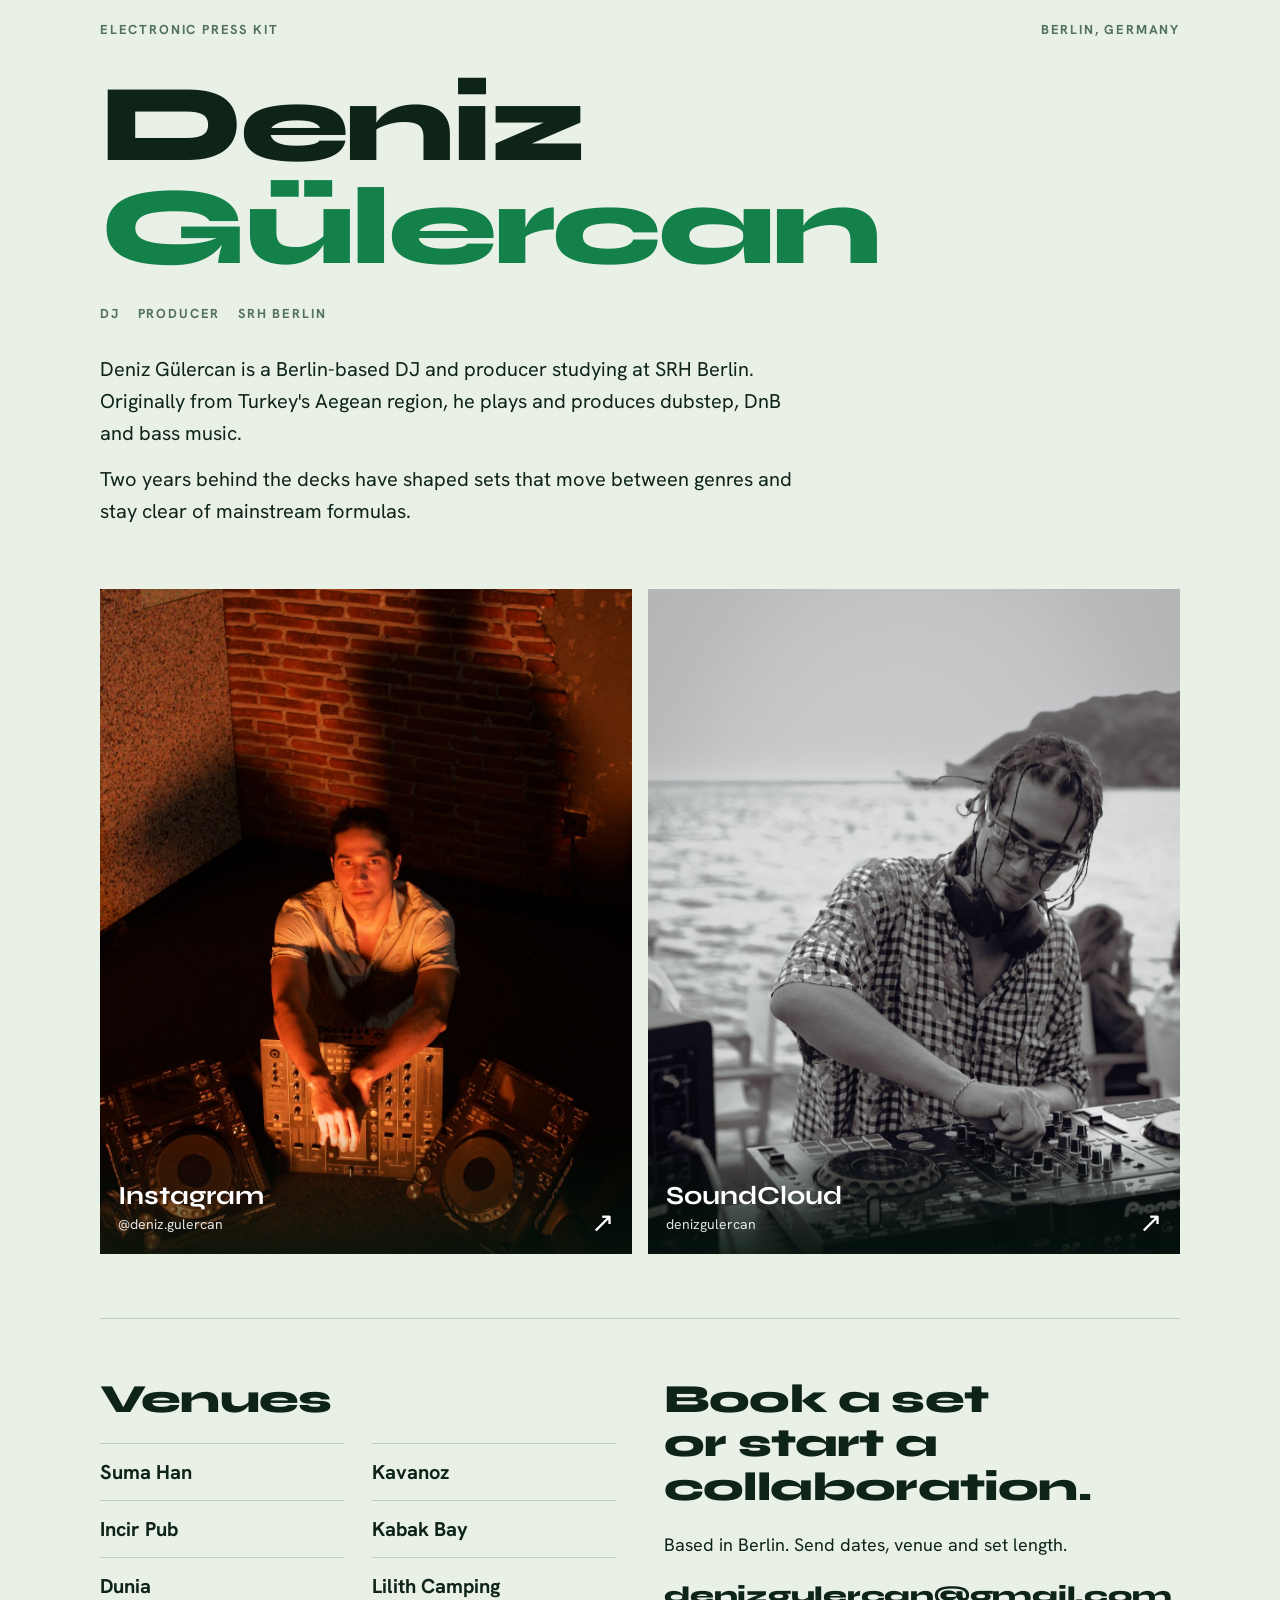
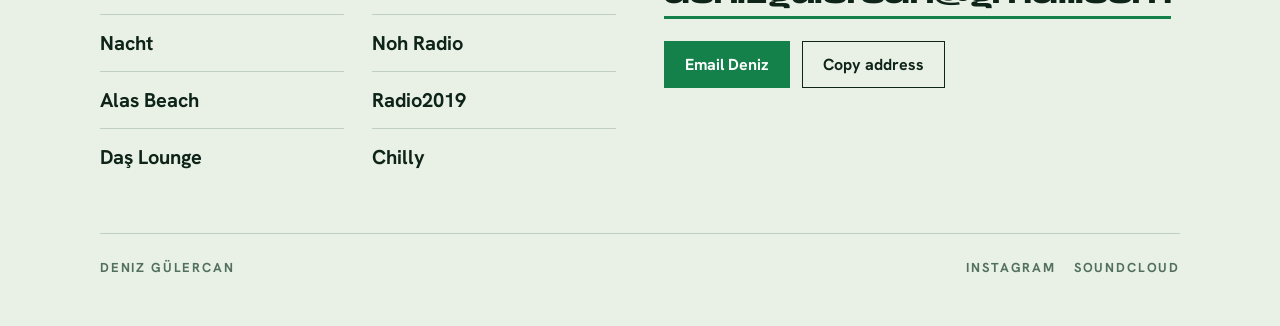
==== epk/index.html @ afda8f6c "Add link page, EPK page and black-and-white profile photo Co-Authored-By: Claude Sonnet 5.5 <noreply" ====
<!DOCTYPE html>
<html lang="en">
<head>
<meta charset="utf-8">
<meta name="viewport" content="width=device-width, initial-scale=1">
<title>Deniz Gülercan EPK</title>
<link rel="preconnect" href="https://fonts.googleapis.com">
<link rel="preconnect" href="https://fonts.gstatic.com" crossorigin>
<link href="https://fonts.googleapis.com/css2?family=Syne:wght@600;800&family=Hanken+Grotesk:wght@400;500;700&display=swap" rel="stylesheet">
<style>
:root {
  /* layout: photo-led. Text beside a tall portrait, one wide banner photo, then venues and booking; greens throughout */
  --bg: #e9f0e6;
  --ink: #0e2418;
  --muted: #527060;
  --rule: #bfd0c3;
  --accent: #14804a;
  --accent-ink: #ffffff;
  --display: "Syne", "Helvetica Neue", Arial, sans-serif;
  --body: "Hanken Grotesk", "Helvetica Neue", Arial, sans-serif;
  color-scheme: light;
}
@media (prefers-color-scheme: dark) {
  :root:not([data-theme="light"]) {
    --bg: #0c1a12; --ink: #e6f2e9; --muted: #8fae9b; --rule: #25402f; --accent: #4fd68b; --accent-ink: #0c1a12;
    color-scheme: dark;
  }
}
:root[data-theme="dark"] {
  --bg: #0c1a12; --ink: #e6f2e9; --muted: #8fae9b; --rule: #25402f; --accent: #4fd68b; --accent-ink: #0c1a12;
  color-scheme: dark;
}
* { box-sizing: border-box; }
body { margin: 0; background: var(--bg); color: var(--ink); font-family: var(--body); font-size: 18px; line-height: 1.6; }
a { color: inherit; }
a:focus-visible, button:focus-visible { outline: 3px solid var(--accent); outline-offset: 3px; }
.wrap { max-width: 1120px; margin: 0 auto; padding: 0 20px; }
.label { font-size: 13px; font-weight: 700; letter-spacing: .14em; text-transform: uppercase; color: var(--muted); }

.top { display: flex; justify-content: space-between; gap: 12px; padding: 20px 0; }
.top a { text-decoration: none; }
.top a:hover { color: var(--accent); }

.hero { display: grid; grid-template-columns: 1fr; gap: 28px; padding: 12px 0 48px; }
h1 { font-family: var(--display); font-weight: 800; font-size: clamp(48px, 8.6vw, 112px); line-height: .94; letter-spacing: -.03em; margin: 0 0 24px; text-wrap: balance; }
h1 span { display: block; color: var(--accent); }
.roles { display: flex; flex-wrap: wrap; gap: 6px 18px; margin: 0; }
.hero p { max-width: 64ch; margin: 0 0 14px; font-size: 20px; }

.pair { display: grid; grid-template-columns: 1fr 1fr; gap: 16px; margin-bottom: 64px; }
.shot { position: relative; display: block; aspect-ratio: 4 / 5; overflow: hidden; background: #000; color: #fff; text-decoration: none; }
.shot img { width: 100%; height: 100%; object-fit: cover; display: block; transition: transform .5s ease; }
.shot:hover img, .shot:focus-visible img { transform: scale(1.04); }
.cap { position: absolute; left: 0; right: 0; bottom: 0; padding: 48px 18px 18px; background: linear-gradient(to top, rgba(4,20,12,.82), rgba(4,20,12,0)); display: flex; justify-content: space-between; align-items: end; gap: 10px; }
.cap strong { font-family: var(--display); font-size: 26px; line-height: 1.05; }
.cap small { display: block; font-size: 14px; opacity: .88; }
.arrow { font-size: 28px; line-height: 1; }

.info { display: grid; grid-template-columns: 1fr 1fr; gap: 48px; padding: 48px 0; border-top: 1px solid var(--rule); }
h2 { font-family: var(--display); font-weight: 800; font-size: clamp(28px, 4vw, 40px); line-height: 1.1; letter-spacing: -.02em; margin: 10px 0 22px; text-wrap: balance; }
.venues { list-style: none; margin: 0; padding: 0; columns: 2; column-gap: 28px; }
.venues li { break-inside: avoid; padding: 12px 0; border-top: 1px solid var(--rule); font-weight: 700; font-size: 20px; }

.mail { display: inline-block; font-family: var(--display); font-weight: 800; font-size: clamp(15px, 4.4vw, 24px); letter-spacing: -.01em; text-decoration: none; border-bottom: 3px solid var(--accent); white-space: nowrap; }
.mail:hover { color: var(--accent); }
.cta { display: flex; flex-wrap: wrap; align-items: center; gap: 12px; margin-top: 22px; }
.btn { display: inline-flex; padding: 12px 20px; border: 1.5px solid var(--ink); font: 700 16px var(--body); background: transparent; color: var(--ink); text-decoration: none; cursor: pointer; }
.btn:hover { background: var(--ink); color: var(--bg); }
.btn.primary { background: var(--accent); border-color: var(--accent); color: var(--accent-ink); }
.btn.primary:hover { filter: brightness(1.08); }
.status { color: var(--muted); font-size: 15px; min-height: 1.4em; }

footer { display: flex; justify-content: space-between; flex-wrap: wrap; gap: 12px; padding: 24px 0 48px; border-top: 1px solid var(--rule); }
footer a { text-decoration: none; margin-left: 18px; }
footer a:hover { color: var(--accent); }

@media (max-width: 820px) {
  .pair { grid-template-columns: 1fr; }
  .info { grid-template-columns: 1fr; gap: 36px; }
}
@media (max-width: 420px) { .venues { columns: 1; } }
@media (prefers-reduced-motion: reduce) { .shot img { transition: none; } }
</style>
</head>
<body>
<div class="wrap">
  <div class="top label"><span>Electronic Press Kit</span><span>Berlin, Germany</span></div>

  <section class="hero">
    <div>
      <h1>Deniz <span>Gülercan</span></h1>
      <div class="roles label"><span>DJ</span><span>Producer</span><span>SRH Berlin</span></div>
    </div>
    <div>
      <p>Deniz Gülercan is a Berlin-based DJ and producer studying at SRH Berlin. Originally from Turkey's Aegean region, he plays and produces dubstep, DnB and bass music.</p>
      <p>Two years behind the decks have shaped sets that move between genres and stay clear of mainstream formulas.</p>
    </div>
  </section>

  <section class="pair" aria-label="Instagram and SoundCloud">
    <a class="shot" href="https://www.instagram.com/deniz.gulercan/" target="_blank" rel="noopener">
      <img src="img/hero.jpg" alt="Deniz Gülercan seated between two CDJs and a mixer, lit in orange" width="1200" height="1800">
      <span class="cap"><span><strong>Instagram</strong><small>@deniz.gulercan</small></span><span class="arrow" aria-hidden="true">↗</span></span>
    </a>
    <a class="shot" href="https://soundcloud.com/denizgulercan" target="_blank" rel="noopener">
      <img src="img/bw.jpg" alt="Deniz in sunglasses mixing on a Pioneer DJ controller by the sea, black and white" width="1200" height="1800">
      <span class="cap"><span><strong>SoundCloud</strong><small>denizgulercan</small></span><span class="arrow" aria-hidden="true">↗</span></span>
    </a>
  </section>

  <section class="info">
    <div>
      <h2>Venues</h2>
      <ul class="venues">
        <li>Suma Han</li>
        <li>Incir Pub</li>
        <li>Dunia</li>
        <li>Nacht</li>
        <li>Alas Beach</li>
        <li>Daş Lounge</li>
        <li>Kavanoz</li>
        <li>Kabak Bay</li>
        <li>Lilith Camping</li>
        <li>Noh Radio</li>
        <li>Radio2019</li>
        <li>Chilly</li>
      </ul>
    </div>
    <div id="booking">
      <h2>Book a set or start a collaboration.</h2>
      <p>Based in Berlin. Send dates, venue and set length.</p>
      <a class="mail" href="mailto:denizgulercan@gmail.com">denizgulercan@gmail.com</a>
      <div class="cta">
        <a class="btn primary" href="mailto:denizgulercan@gmail.com?subject=Booking%20enquiry">Email Deniz</a>
        <button class="btn" type="button" id="copy">Copy address</button>
        <span class="status" id="status" role="status"></span>
      </div>
    </div>
  </section>

  <footer class="label">
    <span>Deniz Gülercan</span>
    <span>
      <a href="https://www.instagram.com/deniz.gulercan/" target="_blank" rel="noopener">Instagram</a><a href="https://soundcloud.com/denizgulercan" target="_blank" rel="noopener">SoundCloud</a>
    </span>
  </footer>
</div>
<script>
document.getElementById('copy').addEventListener('click', function () {
  var s = document.getElementById('status');
  try {
    navigator.clipboard.writeText('denizgulercan@gmail.com').then(
      function () { s.textContent = 'Copied'; },
      function () { s.textContent = 'Copy failed. Select the address above.'; }
    );
  } catch (e) { s.textContent = 'Copy failed. Select the address above.'; }
});
</script>
</body>
</html>
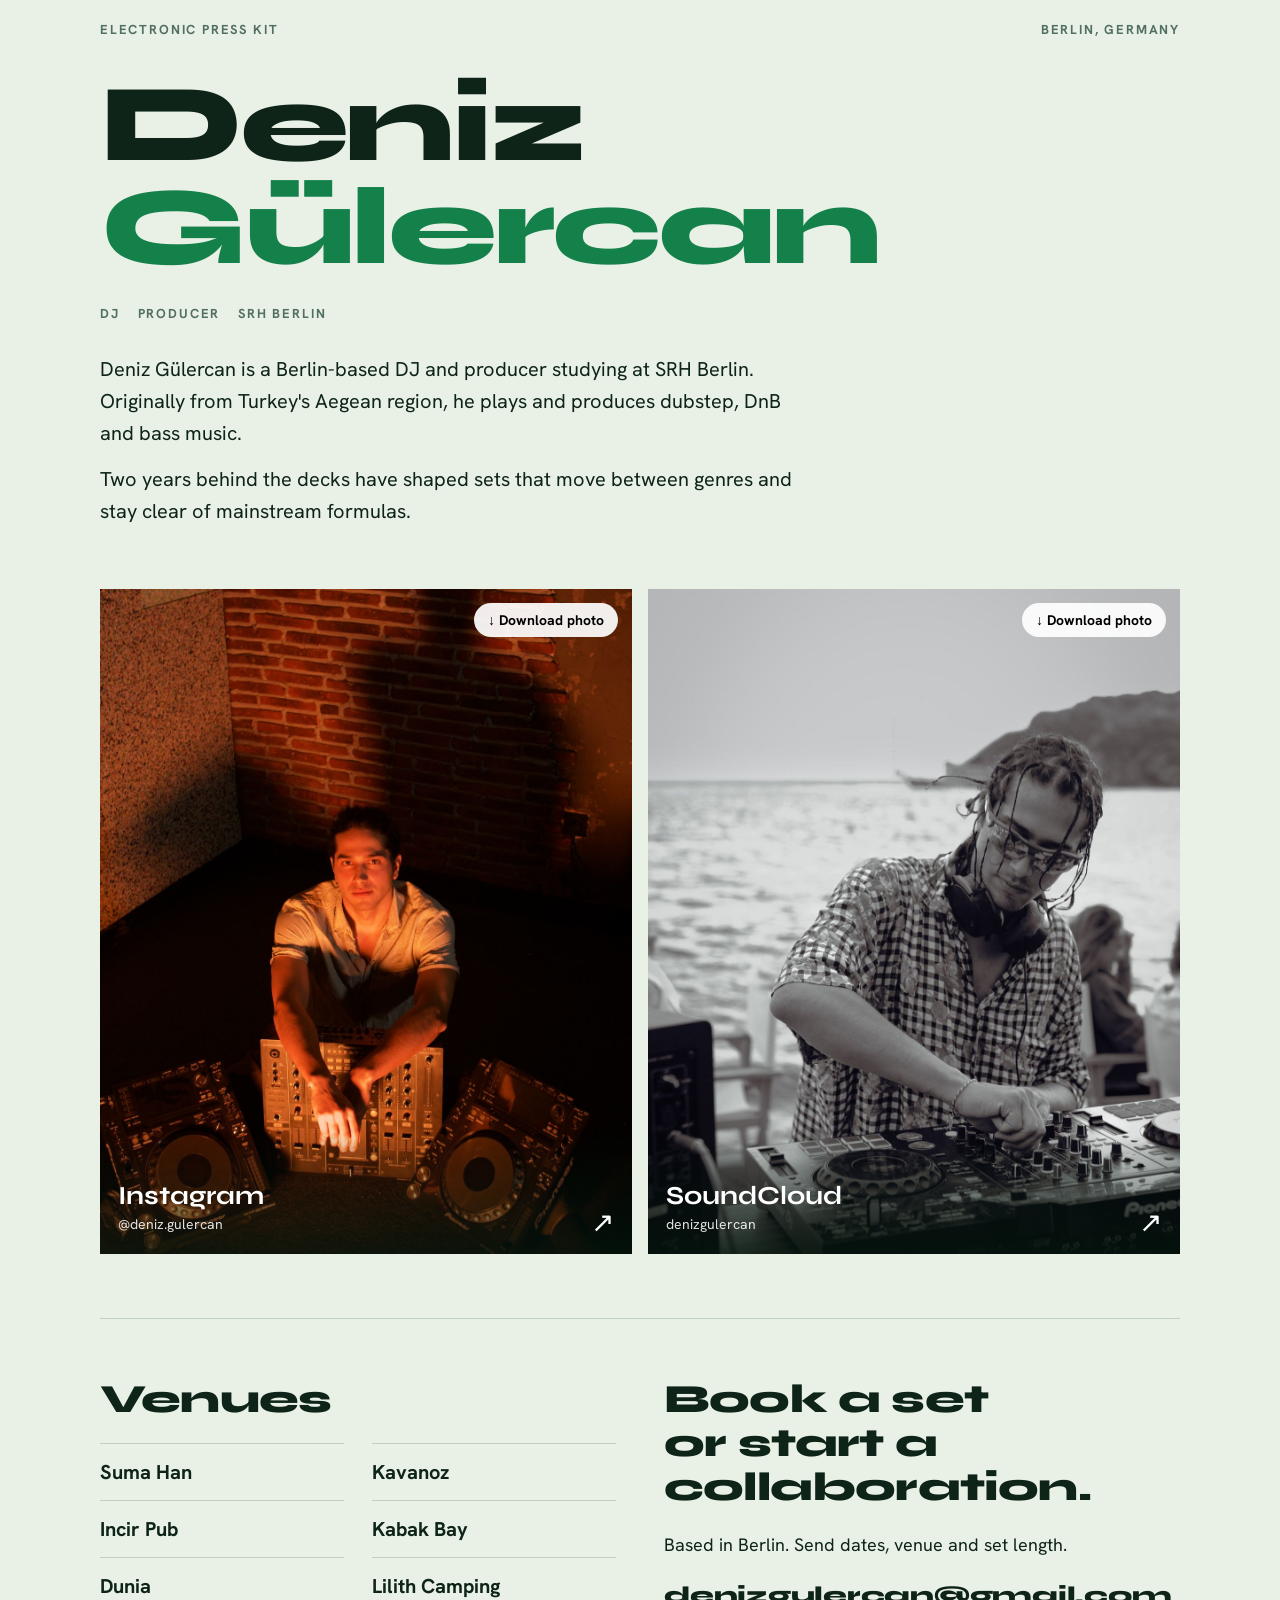
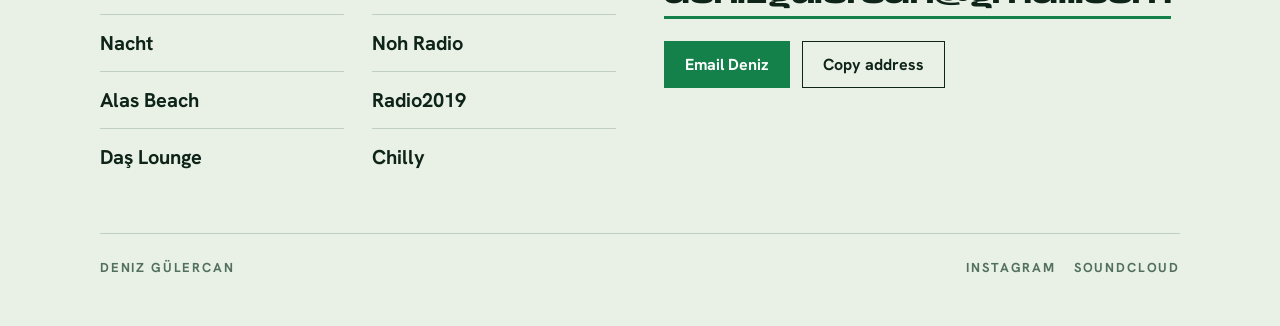
==== commit fc3ae5eb: "EPK: add download buttons to press photos Co-Authored-By: Claude Opus 5.5 <noreply@anthropic.com> Cl" ====
--- a/epk/index.html
+++ b/epk/index.html
@@ -55,6 +55,9 @@
 .cap strong { font-family: var(--display); font-size: 26px; line-height: 1.05; }
 .cap small { display: block; font-size: 14px; opacity: .88; }
 .arrow { font-size: 28px; line-height: 1; }
+.tile { position: relative; }
+.dl { position: absolute; top: 14px; right: 14px; padding: 8px 14px; background: rgba(255,255,255,.92); color: #000; font: 700 14px var(--body); text-decoration: none; border-radius: 999px; }
+.dl:hover, .dl:focus-visible { background: #fff; }
 
 .info { display: grid; grid-template-columns: 1fr 1fr; gap: 48px; padding: 48px 0; border-top: 1px solid var(--rule); }
 h2 { font-family: var(--display); font-weight: 800; font-size: clamp(28px, 4vw, 40px); line-height: 1.1; letter-spacing: -.02em; margin: 10px 0 22px; text-wrap: balance; }
@@ -98,14 +101,20 @@
   </section>
 
   <section class="pair" aria-label="Instagram and SoundCloud">
+    <div class="tile">
     <a class="shot" href="https://www.instagram.com/deniz.gulercan/" target="_blank" rel="noopener">
       <img src="img/hero.jpg" alt="Deniz Gülercan seated between two CDJs and a mixer, lit in orange" width="1200" height="1800">
       <span class="cap"><span><strong>Instagram</strong><small>@deniz.gulercan</small></span><span class="arrow" aria-hidden="true">↗</span></span>
     </a>
+    <a class="dl" href="img/hero.jpg" download="Deniz-Gulercan-press-photo-1.jpg">↓ Download photo</a>
+    </div>
+    <div class="tile">
     <a class="shot" href="https://soundcloud.com/denizgulercan" target="_blank" rel="noopener">
       <img src="img/bw.jpg" alt="Deniz in sunglasses mixing on a Pioneer DJ controller by the sea, black and white" width="1200" height="1800">
       <span class="cap"><span><strong>SoundCloud</strong><small>denizgulercan</small></span><span class="arrow" aria-hidden="true">↗</span></span>
     </a>
+    <a class="dl" href="img/bw.jpg" download="Deniz-Gulercan-press-photo-2.jpg">↓ Download photo</a>
+    </div>
   </section>
 
   <section class="info">
